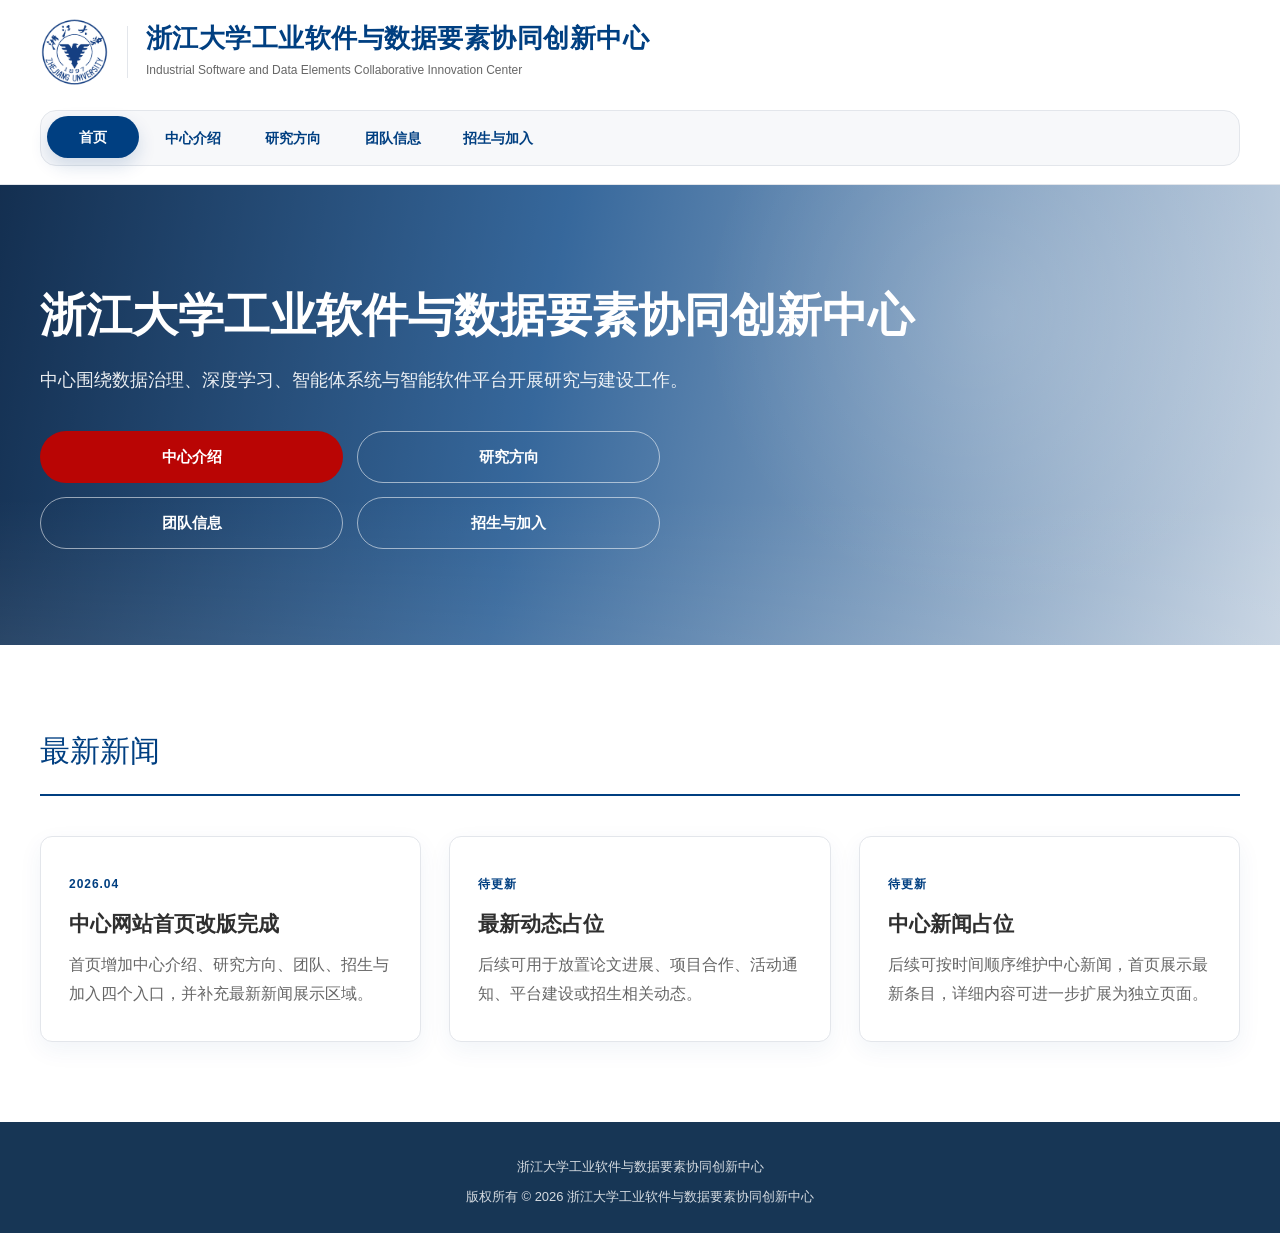
==== index.html @ 5055e567 "Initial site" ====
<!DOCTYPE html>
<html lang="zh-CN">
<head>
  <meta charset="UTF-8">
  <meta name="viewport" content="width=device-width, initial-scale=1.0">
  <title>浙江大学工业软件与数据要素协同创新中心</title>
  <meta name="description" content="浙江大学工业软件与数据要素协同创新中心，展示中心概况、研究方向、团队师资、成果与联系方式。">
  <link rel="stylesheet" href="css/style.css">
</head>
<body data-page="home">
  <header class="site-header">
    <div class="container nav-shell">
      <a class="brand" href="index.html" aria-label="返回首页">
        <img class="brand-logo" src="images/zju-badge.png" alt="浙江大学">
        <div class="brand-divider"></div>
        <div class="brand-text">
          <span class="brand-top">浙江大学工业软件与数据要素协同创新中心</span>
          <span class="brand-bottom">Industrial Software and Data Elements Collaborative Innovation Center</span>
        </div>
      </a>
      <button class="nav-toggle" type="button" aria-expanded="false" aria-controls="site-nav">
        <span></span>
        <span></span>
      </button>
      <nav class="site-nav" id="site-nav" aria-label="主导航">
        <a href="index.html" data-nav="home">首页</a>
        <a href="about.html" data-nav="about">中心介绍</a>
        <a href="research.html" data-nav="research">研究方向</a>
        <a href="team.html" data-nav="team">团队信息</a>
        <a href="join.html" data-nav="join">招生与加入</a>
      </nav>
    </div>
  </header>

  <main>
    <section class="hero">
      <div class="container hero-grid">
        <div class="hero-copy">
          <h1>浙江大学工业软件与数据要素协同创新中心</h1>
          <p class="hero-intro">
            中心围绕数据治理、深度学习、智能体系统与智能软件平台开展研究与建设工作。
          </p>
          <div class="hero-actions hero-actions-grid">
            <a class="btn btn-primary" href="about.html">中心介绍</a>
            <a class="btn btn-secondary" href="research.html">研究方向</a>
            <a class="btn btn-secondary" href="team.html">团队信息</a>
            <a class="btn btn-secondary" href="join.html">招生与加入</a>
          </div>
        </div>
      </div>
    </section>

    <section class="section">
      <div class="container">
        <div class="section-heading">
          <h2>最新新闻</h2>
        </div>
        <div class="news-grid">
          <article class="news-card">
            <div class="news-date">2026.04</div>
            <h3>中心网站首页改版完成</h3>
            <p>首页增加中心介绍、研究方向、团队、招生与加入四个入口，并补充最新新闻展示区域。</p>
          </article>
          <article class="news-card">
            <div class="news-date">待更新</div>
            <h3>最新动态占位</h3>
            <p>后续可用于放置论文进展、项目合作、活动通知、平台建设或招生相关动态。</p>
          </article>
          <article class="news-card">
            <div class="news-date">待更新</div>
            <h3>中心新闻占位</h3>
            <p>后续可按时间顺序维护中心新闻，首页展示最新条目，详细内容可进一步扩展为独立页面。</p>
          </article>
        </div>
      </div>
    </section>

  </main>

  <footer class="site-footer">
    <div class="container footer-bottom">
      <p>浙江大学工业软件与数据要素协同创新中心</p>
      <p>版权所有 © <span id="current-year"></span> 浙江大学工业软件与数据要素协同创新中心</p>
    </div>
  </footer>

  <script src="js/main.js"></script>
</body>
</html>
---- css/style.css ----
:root {
  --primary: #003f81;
  --primary-dark: #002b5e;
  --primary-light: #0f5da8;
  --accent: #b90504;
  --text-main: #2f2f2f;
  --text-gray: #666666;
  --text-light: #8a8a8a;
  --bg-page: #ffffff;
  --bg-soft: #f7f8fa;
  --border: #e3e6eb;
  --container: 1200px;
  --shadow-soft: 0 8px 24px rgba(0, 63, 129, 0.06);
  --shadow-card: 0 14px 36px rgba(0, 63, 129, 0.08);
  --radius-card: 12px;
  --radius-sm: 8px;
  --font-family: "Microsoft YaHei", "PingFang SC", "Helvetica Neue", Arial, sans-serif;
}

* {
  box-sizing: border-box;
}

html {
  scroll-behavior: smooth;
}

body {
  margin: 0;
  font-family: var(--font-family);
  color: var(--text-main);
  background: var(--bg-page);
  line-height: 1.75;
  -webkit-font-smoothing: antialiased;
  text-rendering: optimizeLegibility;
}

body.nav-open {
  overflow: hidden;
}

a {
  color: inherit;
  text-decoration: none;
}

button {
  font: inherit;
}

img {
  display: block;
  max-width: 100%;
}

.container {
  width: min(var(--container), calc(100% - 32px));
  margin: 0 auto;
}

.announcement {
  height: 38px;
  border-bottom: 1px solid var(--border);
  background: #f6f7f9;
  font-size: 12px;
  color: var(--text-gray);
}

.announcement-inner {
  min-height: 38px;
  display: flex;
  align-items: center;
  justify-content: space-between;
  gap: 20px;
}

.announcement-inner p {
  margin: 0;
}

.announcement-links {
  display: flex;
  align-items: center;
  gap: 12px;
}

.announcement-links a:hover {
  color: var(--primary);
}

.site-header {
  position: sticky;
  top: 0;
  z-index: 100;
  background: #ffffff;
  border-bottom: 1px solid var(--border);
}

.nav-shell {
  display: flex;
  align-items: center;
  justify-content: space-between;
  gap: 24px;
  min-height: 98px;
}

.brand {
  display: flex;
  align-items: center;
  flex: 1;
  min-width: 0;
}

.brand-logo {
  height: 68px;
  width: auto;
  transition: transform 0.25s ease;
}

.brand-divider {
  width: 1px;
  height: 52px;
  margin: 0 18px;
  background: var(--border);
}

.brand-text {
  min-width: 0;
}

.brand-top {
  display: block;
  font-size: 26px;
  font-weight: 700;
  letter-spacing: 0.5px;
  color: var(--primary);
  line-height: 1.2;
}

.brand-bottom {
  display: block;
  margin-top: 6px;
  font-size: 12px;
  color: var(--text-gray);
}

.brand:hover .brand-logo {
  transform: translateY(-1px);
}

.nav-toggle {
  display: none;
  width: 42px;
  height: 42px;
  padding: 0;
  border: 1px solid rgba(0, 63, 129, 0.18);
  background: #ffffff;
  border-radius: var(--radius-sm);
  align-items: center;
  justify-content: center;
  flex-direction: column;
  gap: 5px;
  cursor: pointer;
}

.nav-toggle span {
  width: 18px;
  height: 2px;
  background: var(--primary);
}

.site-nav {
  display: flex;
  align-items: center;
  gap: 8px;
  flex-shrink: 0;
  padding: 6px;
  background: var(--bg-soft);
  border: 1px solid var(--border);
  border-radius: 999px;
}

.site-nav a {
  display: block;
  min-width: 92px;
  padding: 0 16px;
  height: 42px;
  line-height: 42px;
  text-align: center;
  font-size: 14px;
  font-weight: 600;
  color: var(--primary);
  background: transparent;
  border-radius: 999px;
  transition: background-color 0.2s ease, color 0.2s ease, transform 0.2s ease, box-shadow 0.2s ease;
}

.site-nav a:hover,
.site-nav a.is-active {
  background: var(--primary);
  color: #ffffff;
  box-shadow: 0 8px 18px rgba(0, 63, 129, 0.16);
  transform: translateY(-1px);
}

.hero {
  position: relative;
  padding: 0;
  background: var(--bg-soft);
}

.hero::before {
  content: "";
  position: absolute;
  inset: 0;
  background:
    linear-gradient(100deg, rgba(0, 30, 66, 0.92) 0%, rgba(0, 63, 129, 0.78) 42%, rgba(0, 63, 129, 0.2) 100%),
    url("https://images.unsplash.com/photo-1516321318423-f06f85e504b3?auto=format&fit=crop&q=80&w=1800&h=780") center/cover no-repeat;
}

.hero::after {
  content: "";
  position: absolute;
  inset: 0;
  background:
    linear-gradient(180deg, rgba(255, 255, 255, 0) 68%, rgba(255, 255, 255, 0.08) 100%),
    radial-gradient(circle at 78% 28%, rgba(255, 255, 255, 0.14), transparent 28%);
}

.hero-grid {
  position: relative;
  z-index: 1;
  min-height: 460px;
  display: grid;
  grid-template-columns: 1fr;
  gap: 0;
  align-items: center;
  padding: 84px 0 78px;
}

.hero-copy,
.page-hero-copy,
.page-hero-side {
  animation: fade-up 0.75s ease both;
}

.page-hero-side {
  animation-delay: 0.08s;
}

.hero-copy {
  color: #ffffff;
}

.eyebrow,
.kicker {
  margin: 0 0 12px;
  font-size: 13px;
  letter-spacing: 1px;
  color: var(--accent);
  text-transform: uppercase;
}

.hero-copy .eyebrow {
  color: rgba(255, 255, 255, 0.8);
}

.hero-copy h1,
.page-hero-copy h1 {
  margin: 0;
  font-size: 46px;
  line-height: 1.22;
  font-weight: 700;
}

.hero-intro,
.page-hero-copy p {
  margin: 22px 0 0;
  font-size: 18px;
  color: rgba(255, 255, 255, 0.9);
}

.hero-intro {
  max-width: 720px;
}

.hero-actions,
.cta-actions {
  display: flex;
  flex-wrap: wrap;
  gap: 14px;
  margin-top: 34px;
}

.hero-actions-grid {
  display: grid;
  grid-template-columns: repeat(2, minmax(0, 1fr));
  max-width: 620px;
  gap: 14px;
}

.btn {
  display: inline-block;
  min-width: 160px;
  padding: 12px 28px;
  border-radius: 999px;
  border: 1px solid transparent;
  text-align: center;
  font-size: 15px;
  font-weight: 600;
  transition: transform 0.22s ease, box-shadow 0.22s ease, background-color 0.22s ease, color 0.22s ease, border-color 0.22s ease;
}

.btn-primary {
  background: var(--accent);
  color: #ffffff;
}

.btn-primary:hover {
  background: #980000;
  box-shadow: 0 10px 24px rgba(185, 5, 4, 0.18);
  transform: translateY(-2px);
}

.btn-secondary {
  background: transparent;
  color: #ffffff;
  border-color: rgba(255, 255, 255, 0.55);
}

.btn-secondary:hover {
  background: rgba(255, 255, 255, 0.08);
  transform: translateY(-2px);
}

.btn-on-dark {
  color: #ffffff;
  border-color: rgba(255, 255, 255, 0.35);
}

.hero-actions-grid .btn {
  min-width: 0;
}

.hero-card,
.info-card,
.research-tile,
.advantage-card,
.leader-card,
.detail-card,
.path-card,
.contact-card,
.team-card,
.placeholder-card,
.summary-card,
.news-card {
  background: #ffffff;
  border: 1px solid var(--border);
  box-shadow: var(--shadow-soft);
  border-radius: var(--radius-card);
  transition: transform 0.25s ease, box-shadow 0.25s ease, border-color 0.25s ease;
}

.hero-card {
  padding: 28px;
}

.hero-card:hover,
.info-card:hover,
.research-tile:hover,
.advantage-card:hover,
.leader-card:hover,
.detail-card:hover,
.path-card:hover,
.contact-card:hover,
.team-card:hover,
.placeholder-card:hover,
.news-card:hover {
  transform: translateY(-4px);
  box-shadow: var(--shadow-card);
  border-color: rgba(0, 63, 129, 0.18);
}

.section,
.page-section {
  padding: 80px 0;
}

.section-alt {
  background: linear-gradient(180deg, #f7f8fa 0%, #f2f5f8 100%);
}

.section-heading,
.split-heading {
  display: flex;
  align-items: flex-end;
  justify-content: space-between;
  gap: 20px;
  margin-bottom: 40px;
  border-bottom: 2px solid var(--primary);
  padding-bottom: 16px;
}


.section-heading h2,
.split-heading h2,
.page-section h2,
.cta-shell h2,
.page-hero-side h2 {
  margin: 0;
  font-size: 30px;
  color: var(--primary);
  font-weight: 400;
}

.text-link {
  color: var(--text-gray);
  font-size: 13px;
  transition: color 0.2s ease, transform 0.2s ease;
}

.text-link:hover {
  color: var(--accent);
  transform: translateX(2px);
}

.info-grid,
.advantage-grid,
.leader-grid,
.detail-grid,
.path-grid,
.contact-grid,
.team-grid,
.placeholder-grid,
.summary-grid,
.research-list,
.news-grid {
  display: grid;
  gap: 28px;
}

.info-grid-three,
.advantage-grid,
.leader-grid,
.contact-grid,
.team-grid,
.summary-grid,
.news-grid {
  grid-template-columns: repeat(3, minmax(0, 1fr));
}

.detail-grid,
.path-grid,
.placeholder-grid,
.research-overview,
.research-list {
  grid-template-columns: repeat(2, minmax(0, 1fr));
}

.info-card,
.advantage-card,
.leader-card,
.detail-card,
.path-card,
.contact-card,
.team-card,
.placeholder-card,
.summary-card,
.research-tile,
.news-card {
  padding: 32px 28px;
}

.info-card h3,
.research-tile h3,
.advantage-card h3,
.leader-card h3,
.detail-card h3,
.path-card h3,
.contact-card h3,
.team-card h3,
.placeholder-card h3,
.summary-card h3,
.news-card h3 {
  margin: 0 0 12px;
  font-size: 21px;
  line-height: 1.45;
  color: var(--text-main);
}

.info-card p,
.research-tile p,
.advantage-card p,
.leader-card p,
.detail-card p,
.path-card p,
.contact-card p,
.team-card p,
.placeholder-card p,
.summary-card p,
.contact-list li,
.news-card p {
  margin: 0;
  color: var(--text-gray);
  line-height: 1.8;
}

.news-date {
  display: inline-block;
  margin-bottom: 14px;
  font-size: 12px;
  font-weight: 700;
  color: var(--primary);
  letter-spacing: 0.08em;
}

.leader-role,
.team-role,
.page-tag {
  display: inline-flex;
  align-items: center;
  min-width: 0;
  padding: 6px 12px;
  margin-bottom: 16px;
  background: #eef4fb;
  color: var(--primary);
  font-size: 12px;
  font-weight: 700;
  letter-spacing: 0.02em;
  border: 1px solid rgba(0, 63, 129, 0.12);
  border-radius: 999px;
}

.team-profile-card {
  display: flex;
  flex-direction: column;
}

.team-card-link {
  display: block;
  height: 100%;
  color: inherit;
}

.team-sequence-grid,
.member-grid {
  grid-template-columns: repeat(3, minmax(0, 1fr));
}

.team-break {
  grid-column: 1 / -1;
  height: 0;
  margin: 0;
  padding: 0;
}

.team-profile-head {
  display: flex;
  align-items: center;
  gap: 18px;
  margin-bottom: 20px;
}

.team-avatar {
  width: 88px;
  height: 88px;
  border-radius: 50%;
  overflow: hidden;
  flex-shrink: 0;
}

.team-avatar img {
  width: 100%;
  height: 100%;
  object-fit: cover;
}

.team-avatar-placeholder {
  display: flex;
  align-items: center;
  justify-content: center;
  background: linear-gradient(135deg, #edf3fa 0%, #dfe9f5 100%);
  border: 1px solid rgba(0, 63, 129, 0.12);
  color: var(--primary);
  font-size: 14px;
  font-weight: 700;
}

.team-profile-title h3 {
  margin-bottom: 8px;
}

.team-position {
  color: var(--text-gray);
}

.team-meta {
  margin: 0;
  display: grid;
  gap: 14px;
}

.team-meta div {
  display: grid;
  gap: 6px;
}

.team-meta dt {
  font-size: 13px;
  font-weight: 700;
  color: var(--primary);
}

.team-meta dd {
  margin: 0;
  color: var(--text-gray);
  line-height: 1.75;
}

.team-link {
  color: var(--primary);
  word-break: break-word;
}

.team-link:hover {
  color: var(--accent);
}


.bullet-list {
  margin: 16px 0 0;
  padding-left: 18px;
  color: var(--text-gray);
}

.bullet-list li + li {
  margin-top: 8px;
}

.section-action {
  margin-top: 22px;
}

.cta-section {
  padding-top: 0;
  padding-bottom: 72px;
}

.cta-shell {
  background: var(--primary);
  color: #ffffff;
  padding: 34px;
  border-radius: 18px;
  display: flex;
  align-items: center;
  justify-content: space-between;
  gap: 30px;
  box-shadow: 0 18px 42px rgba(0, 43, 94, 0.18);
}

.cta-shell h2 {
  color: #ffffff;
}

.cta-shell p,
.page-hero-side .summary-card p {
  color: rgba(255, 255, 255, 0.86);
}

.kicker-light {
  color: rgba(255, 255, 255, 0.82);
}

.page-hero {
  background: var(--primary);
  padding: 42px 0;
}

.page-hero-grid,
.split-grid {
  display: grid;
  grid-template-columns: 1.25fr 0.75fr;
  gap: 30px;
  align-items: center;
}

.page-hero-copy {
  color: #ffffff;
  max-width: 920px;
}

.page-hero-side .summary-card {
  background: rgba(255, 255, 255, 0.08);
  border: 1px solid rgba(255, 255, 255, 0.18);
  padding: 26px;
  box-shadow: none;
}

.page-hero-side .summary-card h2 {
  color: #ffffff;
}

.contact-list {
  list-style: none;
  padding: 0;
  display: grid;
  gap: 8px;
}

.contact-list strong {
  color: var(--text-main);
}

.contact-list a {
  word-break: break-word;
}

.site-footer {
  background: #173655;
  color: #ffffff;
  padding: 34px 0 24px;
}

.footer-bottom {
  text-align: center;
}

.footer-bottom p {
  margin: 0;
  font-size: 13px;
  color: rgba(255, 255, 255, 0.82);
}

.footer-bottom p + p {
  margin-top: 8px;
}

@keyframes fade-up {
  from {
    opacity: 0;
    transform: translateY(18px);
  }
  to {
    opacity: 1;
    transform: translateY(0);
  }
}

@media (max-width: 1280px) {
  .nav-shell {
    align-items: flex-start;
    flex-direction: column;
    padding: 18px 0;
    min-height: auto;
  }

  .brand {
    width: 100%;
  }

  .site-nav {
    width: 100%;
    justify-content: flex-start;
    flex-wrap: wrap;
    border-radius: 16px;
  }
}

@media (max-width: 1024px) {
  .nav-shell,
  .hero-grid,
  .page-hero-grid,
  .split-grid,
  .detail-grid,
  .path-grid,
  .placeholder-grid,
  .research-overview,
  .research-list {
    grid-template-columns: 1fr;
  }

  .info-grid-three,
  .advantage-grid,
  .leader-grid,
  .contact-grid,
  .team-grid,
  .summary-grid,
  .news-grid {
    grid-template-columns: repeat(2, 1fr);
  }

  .team-sequence-grid,
  .member-grid {
    grid-template-columns: 1fr;
  }

  .team-break {
    display: none;
  }
}

@media (max-width: 768px) {
  .announcement {
    height: auto;
    padding: 8px 0;
  }

  .announcement-inner {
    align-items: flex-start;
    flex-direction: column;
  }

  .nav-shell {
    position: relative;
    min-height: auto;
  }

  .nav-toggle {
    display: inline-flex;
    position: absolute;
    top: 26px;
    right: 0;
  }

  .site-nav {
    position: absolute;
    top: calc(100% + 6px);
    left: 0;
    right: 0;
    display: none;
    padding: 10px;
    background: #ffffff;
    border: 1px solid var(--border);
    box-shadow: var(--shadow-soft);
    border-radius: 16px;
  }

  body.nav-open .site-nav {
    display: block;
  }

  .site-nav a {
    width: 100%;
    min-width: 0;
    height: 48px;
    line-height: 48px;
    text-align: left;
    padding: 0 16px;
    border-radius: 10px;
  }

  .brand-logo {
    height: 54px;
  }

  .brand-divider {
    height: 42px;
    margin: 0 12px;
  }

  .brand-top {
    font-size: 22px;
  }

  .brand-bottom {
    display: none;
  }

  .hero-copy h1,
  .page-hero-copy h1 {
    font-size: 34px;
  }

  .team-profile-head {
    align-items: flex-start;
    flex-direction: column;
  }

  .hero-intro,
  .page-hero-copy p {
    font-size: 17px;
  }

  .section-heading,
  .split-heading {
    flex-direction: column;
    align-items: flex-start;
  }

  .info-grid-three,
  .advantage-grid,
  .leader-grid,
  .contact-grid,
  .team-grid,
  .summary-grid,
  .hero-actions-grid {
    grid-template-columns: 1fr;
  }


  .cta-shell {
    flex-direction: column;
    align-items: flex-start;
  }
}

@media (max-width: 560px) {
  .container {
    width: min(var(--container), calc(100% - 24px));
  }

  .brand-logo {
    height: 46px;
  }

  .brand-divider {
    display: none;
  }

  .brand-top {
    font-size: 18px;
  }

  .brand-bottom {
    font-size: 12px;
  }

  .hero-grid {
    min-height: auto;
    padding: 54px 0;
  }

  .hero-intro,
  .page-hero-copy p {
    font-size: 16px;
  }

  .section,
  .page-section {
    padding: 56px 0;
  }

  .hero-card,
  .info-card,
  .research-tile,
  .advantage-card,
  .leader-card,
  .detail-card,
  .path-card,
  .contact-card,
  .team-card,
  .placeholder-card,
  .summary-card,
  .news-card,
  .cta-shell {
    padding: 22px 18px;
  }
}
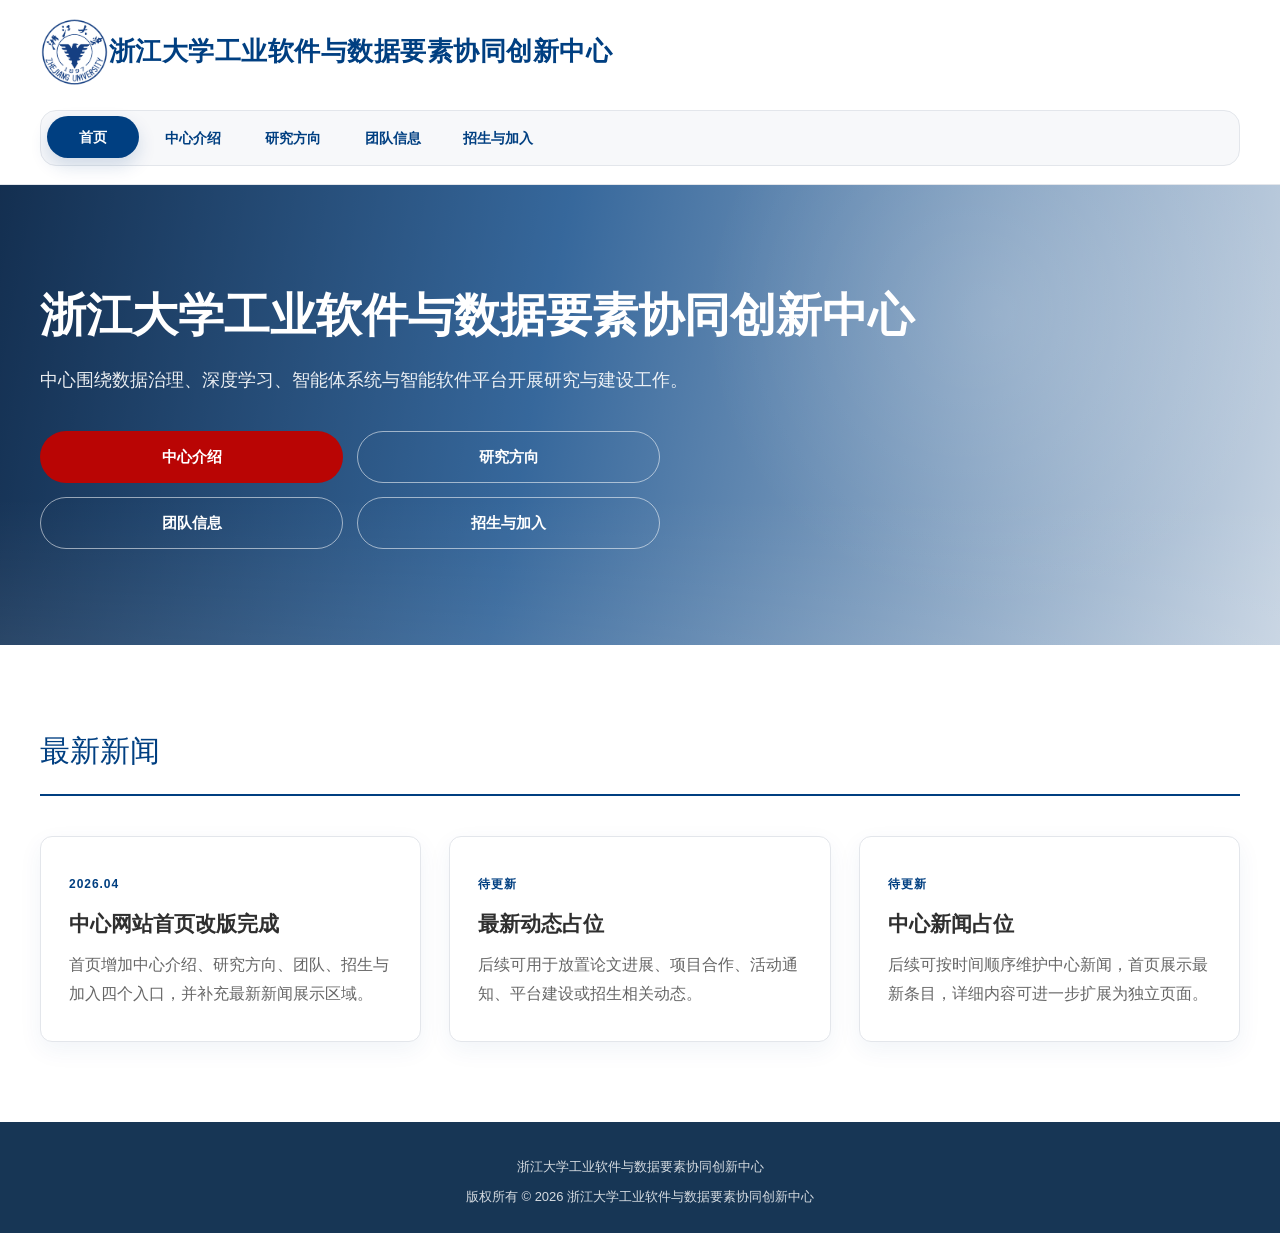
==== commit d86f0e49: "Update team page and header branding" ====
--- a/index.html
+++ b/index.html
@@ -12,10 +12,8 @@
     <div class="container nav-shell">
       <a class="brand" href="index.html" aria-label="返回首页">
         <img class="brand-logo" src="images/zju-badge.png" alt="浙江大学">
-        <div class="brand-divider"></div>
         <div class="brand-text">
           <span class="brand-top">浙江大学工业软件与数据要素协同创新中心</span>
-          <span class="brand-bottom">Industrial Software and Data Elements Collaborative Innovation Center</span>
         </div>
       </a>
       <button class="nav-toggle" type="button" aria-expanded="false" aria-controls="site-nav">
--- a/css/style.css
+++ b/css/style.css
@@ -117,13 +117,6 @@
   transition: transform 0.25s ease;
 }
 
-.brand-divider {
-  width: 1px;
-  height: 52px;
-  margin: 0 18px;
-  background: var(--border);
-}
-
 .brand-text {
   min-width: 0;
 }
@@ -135,13 +128,6 @@
   letter-spacing: 0.5px;
   color: var(--primary);
   line-height: 1.2;
-}
-
-.brand-bottom {
-  display: block;
-  margin-top: 6px;
-  font-size: 12px;
-  color: var(--text-gray);
 }
 
 .brand:hover .brand-logo {
@@ -853,17 +839,8 @@
     height: 54px;
   }
 
-  .brand-divider {
-    height: 42px;
-    margin: 0 12px;
-  }
-
   .brand-top {
     font-size: 22px;
-  }
-
-  .brand-bottom {
-    display: none;
   }
 
   .hero-copy h1,
@@ -913,16 +890,8 @@
     height: 46px;
   }
 
-  .brand-divider {
-    display: none;
-  }
-
   .brand-top {
     font-size: 18px;
-  }
-
-  .brand-bottom {
-    font-size: 12px;
   }
 
   .hero-grid {
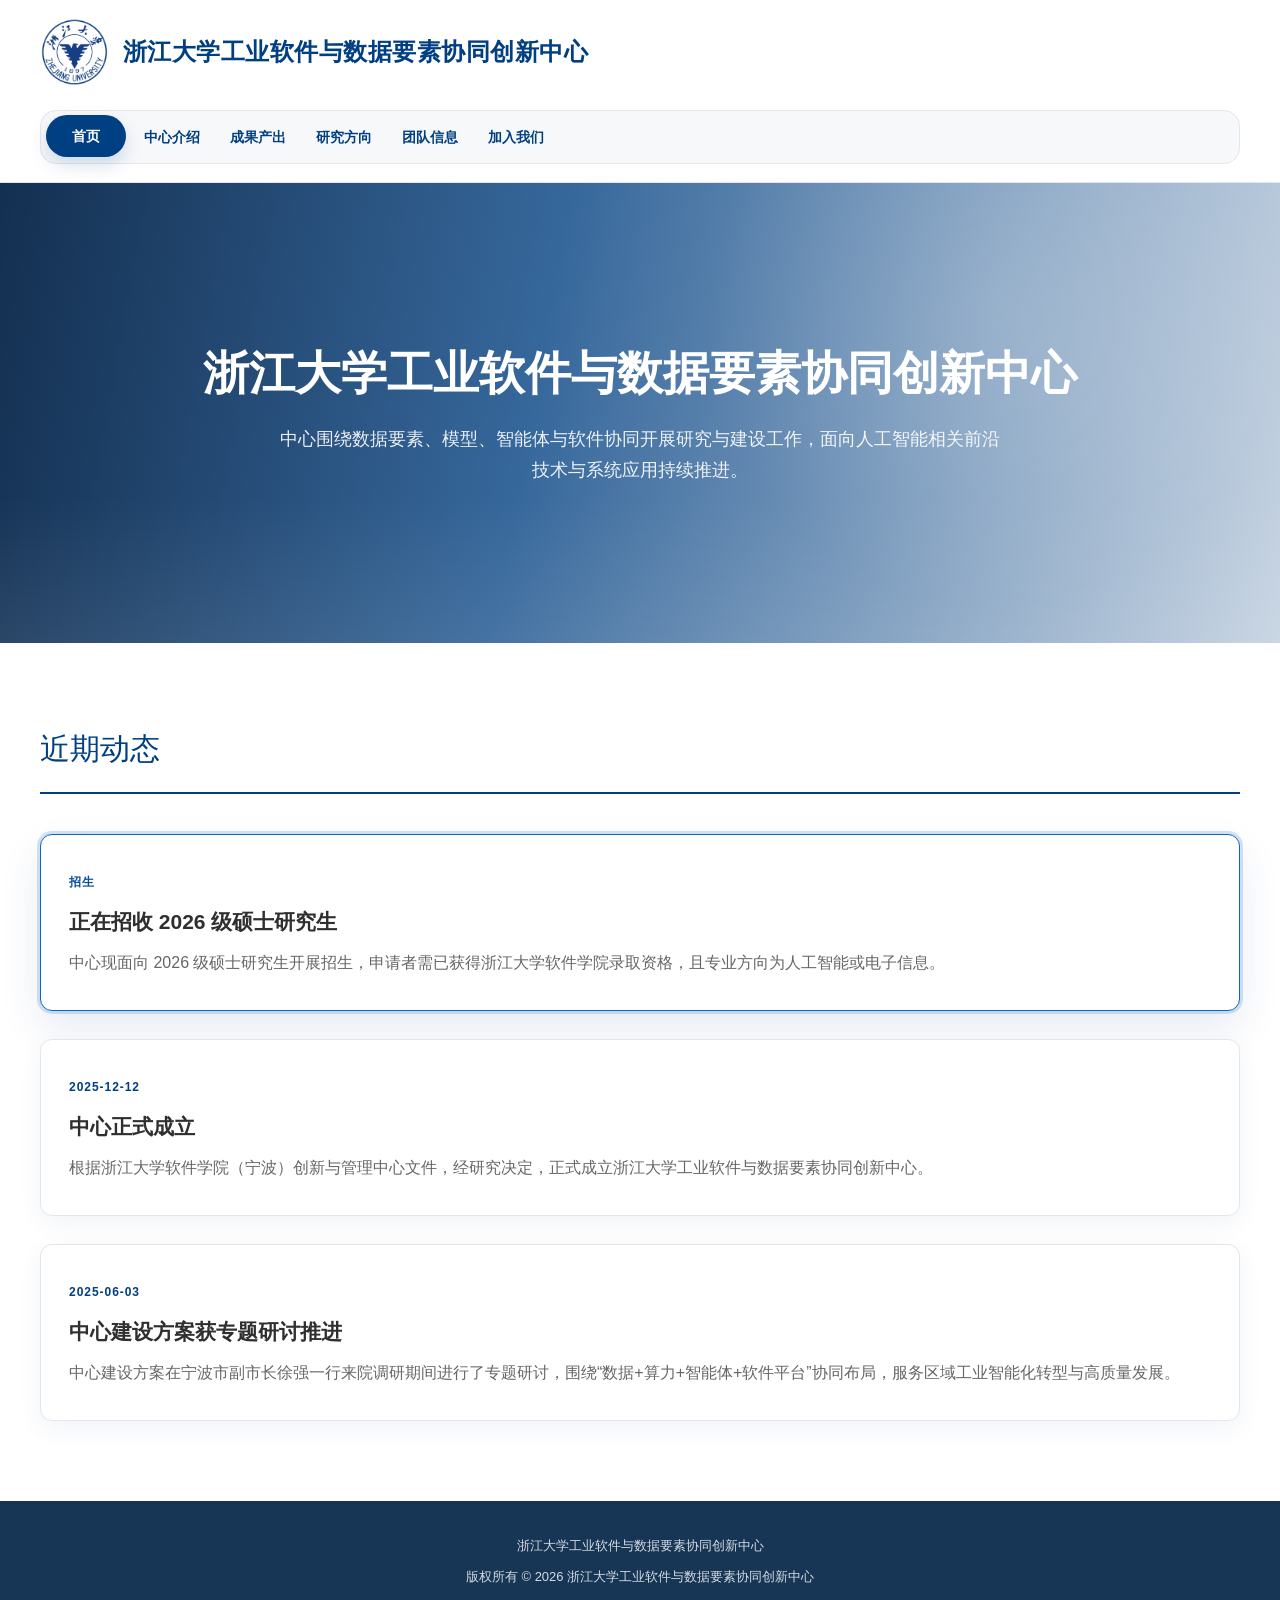
==== commit c89dc86e: "Update site content, team, and partner pages" ====
--- a/index.html
+++ b/index.html
@@ -23,9 +23,10 @@
       <nav class="site-nav" id="site-nav" aria-label="主导航">
         <a href="index.html" data-nav="home">首页</a>
         <a href="about.html" data-nav="about">中心介绍</a>
+        <a href="results.html" data-nav="results">成果产出</a>
         <a href="research.html" data-nav="research">研究方向</a>
         <a href="team.html" data-nav="team">团队信息</a>
-        <a href="join.html" data-nav="join">招生与加入</a>
+        <a href="join.html" data-nav="join">加入我们</a>
       </nav>
     </div>
   </header>
@@ -36,14 +37,8 @@
         <div class="hero-copy">
           <h1>浙江大学工业软件与数据要素协同创新中心</h1>
           <p class="hero-intro">
-            中心围绕数据治理、深度学习、智能体系统与智能软件平台开展研究与建设工作。
+            中心围绕数据要素、模型、智能体与软件协同开展研究与建设工作，面向人工智能相关前沿技术与系统应用持续推进。
           </p>
-          <div class="hero-actions hero-actions-grid">
-            <a class="btn btn-primary" href="about.html">中心介绍</a>
-            <a class="btn btn-secondary" href="research.html">研究方向</a>
-            <a class="btn btn-secondary" href="team.html">团队信息</a>
-            <a class="btn btn-secondary" href="join.html">招生与加入</a>
-          </div>
         </div>
       </div>
     </section>
@@ -51,23 +46,29 @@
     <section class="section">
       <div class="container">
         <div class="section-heading">
-          <h2>最新新闻</h2>
+          <h2>近期动态</h2>
         </div>
         <div class="news-grid">
-          <article class="news-card">
-            <div class="news-date">2026.04</div>
-            <h3>中心网站首页改版完成</h3>
-            <p>首页增加中心介绍、研究方向、团队、招生与加入四个入口，并补充最新新闻展示区域。</p>
+          <article class="news-card featured-news-card">
+            <a class="news-card-link" href="join.html">
+              <div class="news-date">招生</div>
+              <h3>正在招收 2026 级硕士研究生</h3>
+              <p>中心现面向 2026 级硕士研究生开展招生，申请者需已获得浙江大学软件学院录取资格，且专业方向为人工智能或电子信息。</p>
+            </a>
           </article>
           <article class="news-card">
-            <div class="news-date">待更新</div>
-            <h3>最新动态占位</h3>
-            <p>后续可用于放置论文进展、项目合作、活动通知、平台建设或招生相关动态。</p>
+            <a class="news-card-link" href="http://www.cst.zju.edu.cn/_upload/article/files/f1/43/873f62dd48d59788fee9ab7d8a9f/0dc8fa9b-b609-4086-8889-6b500c5af505.pdf" target="_blank" rel="noreferrer">
+              <div class="news-date">2025-12-12</div>
+              <h3>中心正式成立</h3>
+              <p>根据浙江大学软件学院（宁波）创新与管理中心文件，经研究决定，正式成立浙江大学工业软件与数据要素协同创新中心。</p>
+            </a>
           </article>
           <article class="news-card">
-            <div class="news-date">待更新</div>
-            <h3>中心新闻占位</h3>
-            <p>后续可按时间顺序维护中心新闻，首页展示最新条目，详细内容可进一步扩展为独立页面。</p>
+            <a class="news-card-link" href="http://www.cst.zju.edu.cn/2025/0603/c36202a3057775/page.htm" target="_blank" rel="noreferrer">
+              <div class="news-date">2025-06-03</div>
+              <h3>中心建设方案获专题研讨推进</h3>
+              <p>中心建设方案在宁波市副市长徐强一行来院调研期间进行了专题研讨，围绕“数据+算力+智能体+软件平台”协同布局，服务区域工业智能化转型与高质量发展。</p>
+            </a>
           </article>
         </div>
       </div>
--- a/css/style.css
+++ b/css/style.css
@@ -109,6 +109,7 @@
   align-items: center;
   flex: 1;
   min-width: 0;
+  gap: 14px;
 }
 
 .brand-logo {
@@ -123,11 +124,12 @@
 
 .brand-top {
   display: block;
-  font-size: 26px;
+  font-size: 24px;
   font-weight: 700;
   letter-spacing: 0.5px;
   color: var(--primary);
   line-height: 1.2;
+  white-space: nowrap;
 }
 
 .brand:hover .brand-logo {
@@ -158,9 +160,9 @@
 .site-nav {
   display: flex;
   align-items: center;
-  gap: 8px;
+  gap: 6px;
   flex-shrink: 0;
-  padding: 6px;
+  padding: 5px;
   background: var(--bg-soft);
   border: 1px solid var(--border);
   border-radius: 999px;
@@ -168,8 +170,8 @@
 
 .site-nav a {
   display: block;
-  min-width: 92px;
-  padding: 0 16px;
+  min-width: 80px;
+  padding: 0 10px;
   height: 42px;
   line-height: 42px;
   text-align: center;
@@ -236,6 +238,7 @@
 
 .hero-copy {
   color: #ffffff;
+  text-align: center;
 }
 
 .eyebrow,
@@ -268,6 +271,8 @@
 
 .hero-intro {
   max-width: 720px;
+  margin-left: auto;
+  margin-right: auto;
 }
 
 .hero-actions,
@@ -430,9 +435,12 @@
 .leader-grid,
 .contact-grid,
 .team-grid,
-.summary-grid,
+.summary-grid {
+  grid-template-columns: repeat(3, minmax(0, 1fr));
+}
+
 .news-grid {
-  grid-template-columns: repeat(3, minmax(0, 1fr));
+  grid-template-columns: 1fr;
 }
 
 .detail-grid,
@@ -500,6 +508,38 @@
   letter-spacing: 0.08em;
 }
 
+.news-card-link {
+  display: block;
+  color: inherit;
+  text-decoration: none;
+}
+
+.featured-news-card {
+  background: #ffffff;
+  border-color: #0b66c3;
+  box-shadow: 0 0 0 3px rgba(11, 102, 195, 0.18), 0 18px 42px rgba(0, 63, 129, 0.10);
+  animation: featured-news-pulse 2.4s ease-in-out infinite;
+}
+
+.featured-news-card .news-date {
+  color: #0b4f9c;
+}
+
+.featured-news-card:hover {
+  border-color: #0b66c3;
+  box-shadow: 0 0 0 4px rgba(11, 102, 195, 0.22), 0 24px 48px rgba(0, 63, 129, 0.14);
+}
+
+@keyframes featured-news-pulse {
+  0%,
+  100% {
+    box-shadow: 0 0 0 3px rgba(11, 102, 195, 0.14), 0 18px 42px rgba(0, 63, 129, 0.10);
+  }
+  50% {
+    box-shadow: 0 0 0 6px rgba(11, 102, 195, 0.22), 0 20px 44px rgba(0, 63, 129, 0.12);
+  }
+}
+
 .leader-role,
 .team-role,
 .page-tag {
@@ -522,22 +562,86 @@
   flex-direction: column;
 }
 
+.team-card-heading {
+  margin: 0 0 20px;
+  padding-bottom: 12px;
+  border-bottom: 1px solid var(--border);
+  color: var(--primary);
+  font-size: 18px;
+  font-weight: 700;
+  line-height: 1.4;
+}
+
 .team-card-link {
   display: block;
   height: 100%;
   color: inherit;
 }
 
-.team-sequence-grid,
-.member-grid {
+.team-group + .team-group {
+  margin-top: 48px;
+}
+
+.stacked-summary {
+  display: grid;
+  gap: 28px;
+}
+
+.stacked-block {
+  padding: 0;
+}
+
+.stacked-block h3 {
+  margin: 0 0 14px;
+  color: var(--primary);
+  font-size: 22px;
+  font-weight: 700;
+  line-height: 1.4;
+}
+
+.partner-grid {
+  display: grid;
+  grid-template-columns: repeat(2, minmax(0, 1fr));
+  gap: 24px;
+}
+
+.partner-card {
+  display: flex;
+  align-items: center;
+  justify-content: center;
+  min-height: 132px;
+  padding: 18px;
+  background: var(--primary);
+  border: 1px solid rgba(0, 30, 66, 0.2);
+  border-radius: var(--radius-card);
+  box-shadow: var(--shadow-soft);
+}
+
+.partner-card-light {
+  background: #ffffff;
+  border-color: var(--border);
+}
+
+.partner-card img {
+  width: 100%;
+  height: auto;
+  max-height: 88px;
+  object-fit: contain;
+}
+
+.team-group-title {
+  margin: 0 0 34px;
+  padding-bottom: 14px;
+  border-bottom: 2px solid var(--primary);
+  color: var(--primary);
+  font-size: 24px;
+  font-weight: 700;
+  line-height: 1.4;
+}
+
+.team-group-grid {
+  margin-top: 12px;
   grid-template-columns: repeat(3, minmax(0, 1fr));
-}
-
-.team-break {
-  grid-column: 1 / -1;
-  height: 0;
-  margin: 0;
-  padding: 0;
 }
 
 .team-profile-head {
@@ -771,17 +875,12 @@
   .contact-grid,
   .team-grid,
   .summary-grid,
-  .news-grid {
+  .partner-grid {
     grid-template-columns: repeat(2, 1fr);
   }
 
-  .team-sequence-grid,
-  .member-grid {
+  .team-group-grid {
     grid-template-columns: 1fr;
-  }
-
-  .team-break {
-    display: none;
   }
 }
 
@@ -870,7 +969,8 @@
   .contact-grid,
   .team-grid,
   .summary-grid,
-  .hero-actions-grid {
+  .hero-actions-grid,
+  .partner-grid {
     grid-template-columns: 1fr;
   }
 
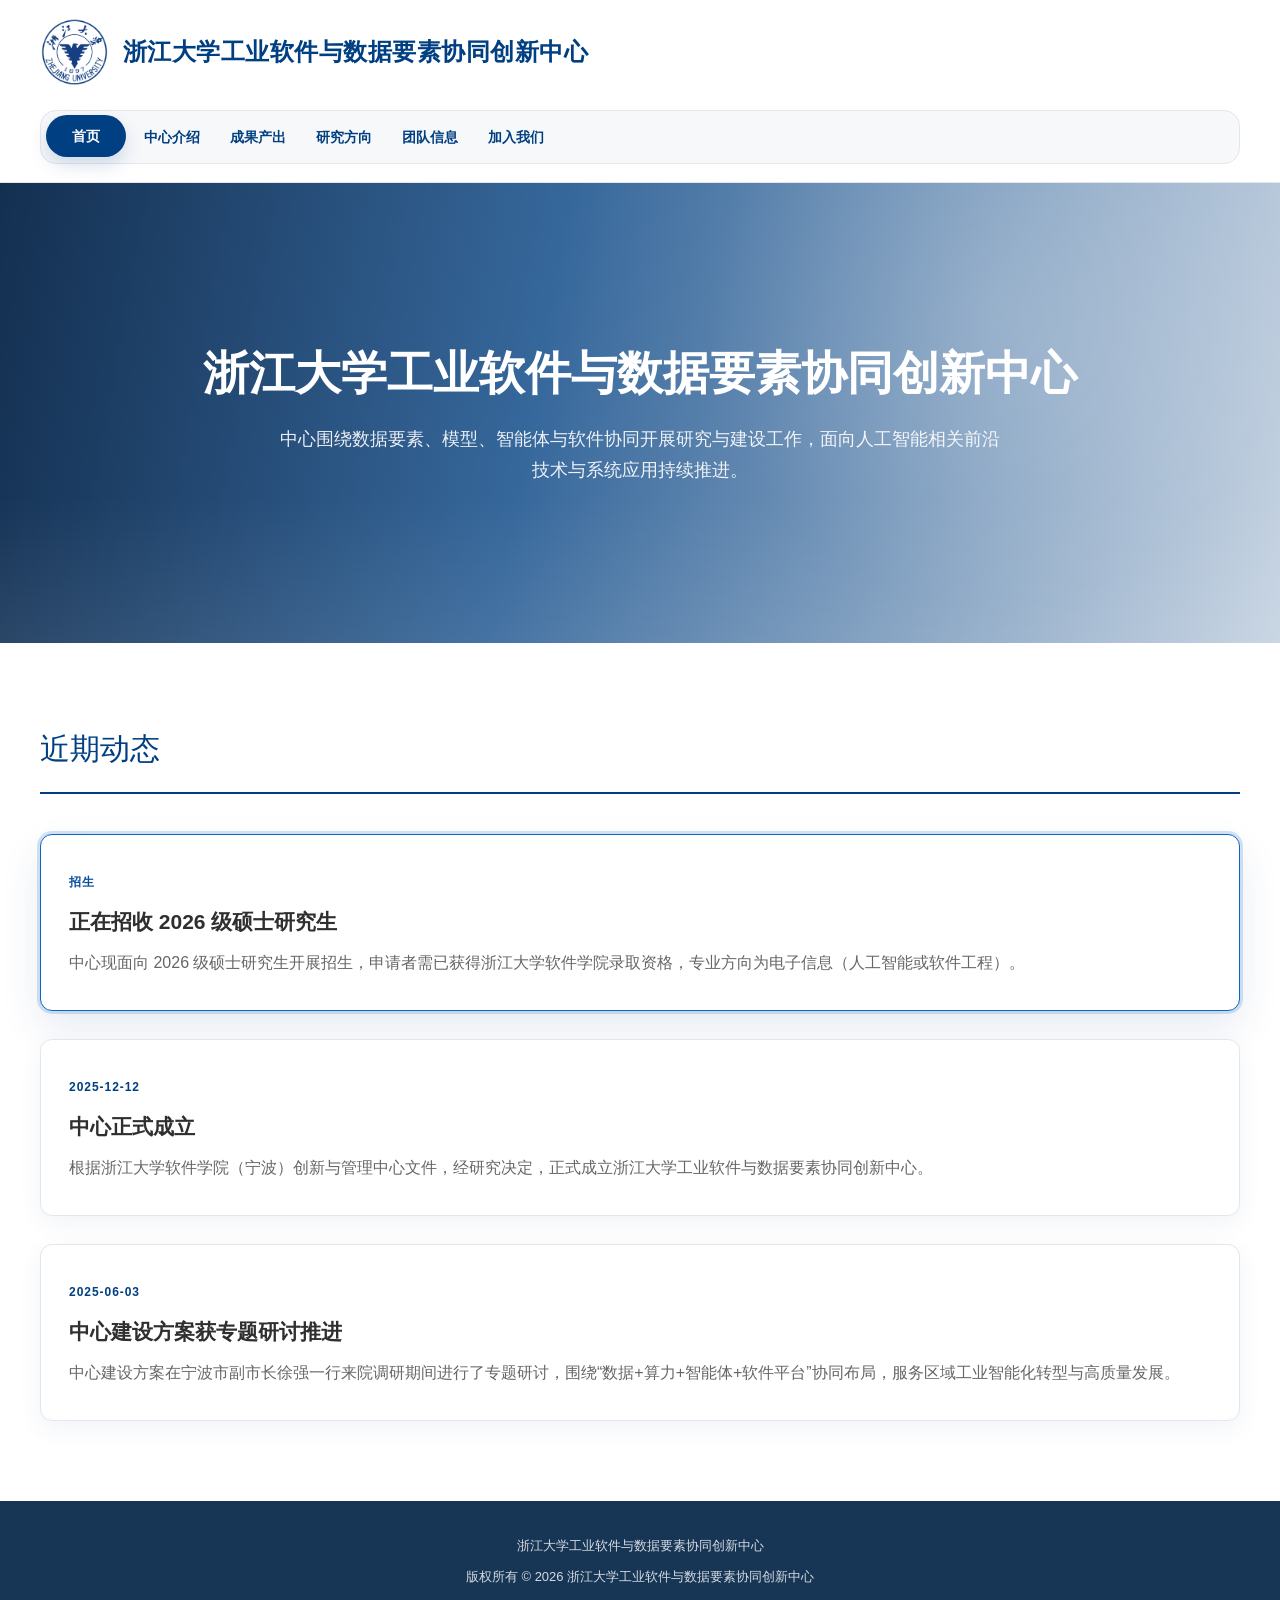
==== commit 4a2627ad: "Fix graduate program wording" ====
--- a/index.html
+++ b/index.html
@@ -53,7 +53,7 @@
             <a class="news-card-link" href="join.html">
               <div class="news-date">招生</div>
               <h3>正在招收 2026 级硕士研究生</h3>
-              <p>中心现面向 2026 级硕士研究生开展招生，申请者需已获得浙江大学软件学院录取资格，且专业方向为人工智能或电子信息。</p>
+              <p>中心现面向 2026 级硕士研究生开展招生，申请者需已获得浙江大学软件学院录取资格，专业方向为电子信息（人工智能或软件工程）。</p>
             </a>
           </article>
           <article class="news-card">
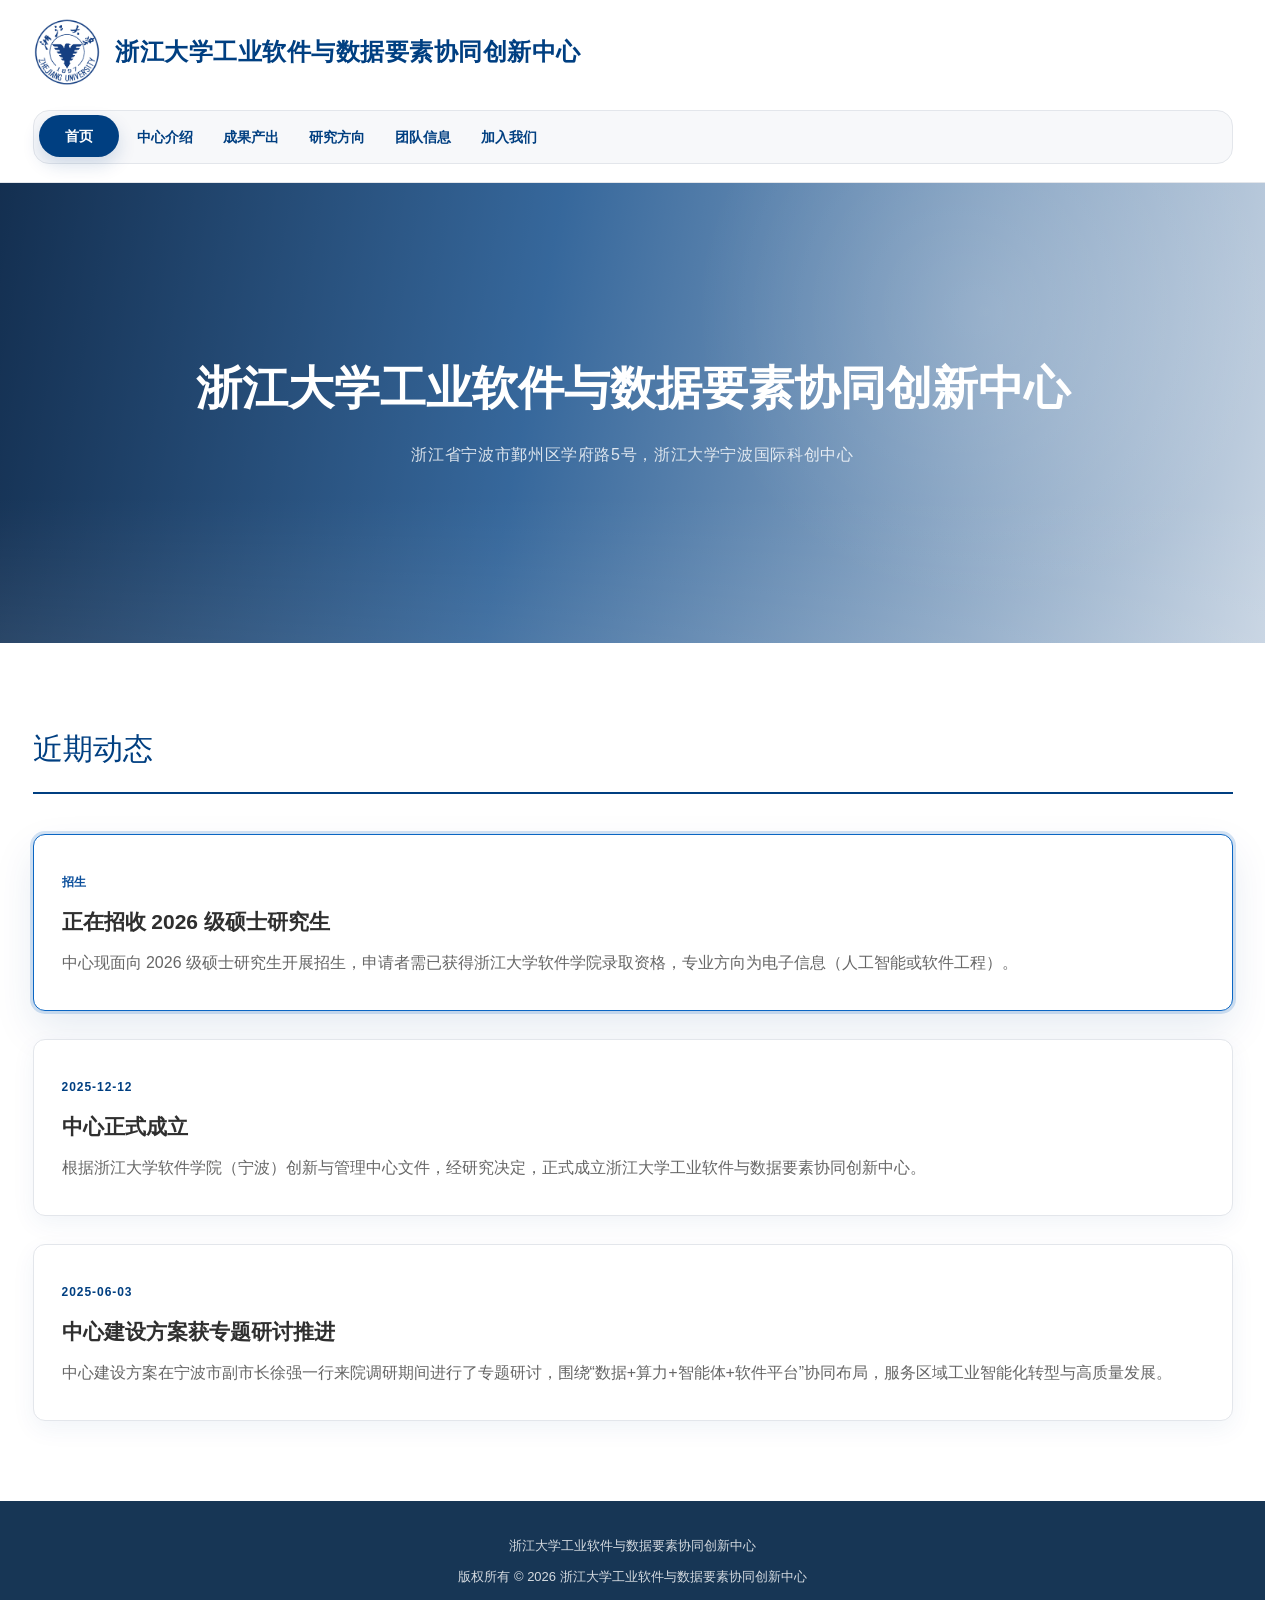
==== commit 902a6a72: "Switch site pages to client-side JSON rendering" ====
--- a/index.html
+++ b/index.html
@@ -35,10 +35,7 @@
     <section class="hero">
       <div class="container hero-grid">
         <div class="hero-copy">
-          <h1>浙江大学工业软件与数据要素协同创新中心</h1>
-          <p class="hero-intro">
-            中心围绕数据要素、模型、智能体与软件协同开展研究与建设工作，面向人工智能相关前沿技术与系统应用持续推进。
-          </p>
+          <h1>浙江大学工业软件与数据要素协同创新中心<br><span class="hero-subline">浙江省宁波市鄞州区学府路5号，浙江大学宁波国际科创中心</span></h1>
         </div>
       </div>
     </section>
@@ -73,7 +70,6 @@
         </div>
       </div>
     </section>
-
   </main>
 
   <footer class="site-footer">
--- a/css/style.css
+++ b/css/style.css
@@ -23,6 +23,7 @@
 
 html {
   scroll-behavior: smooth;
+  scrollbar-gutter: stable;
 }
 
 body {
@@ -56,36 +57,6 @@
 .container {
   width: min(var(--container), calc(100% - 32px));
   margin: 0 auto;
-}
-
-.announcement {
-  height: 38px;
-  border-bottom: 1px solid var(--border);
-  background: #f6f7f9;
-  font-size: 12px;
-  color: var(--text-gray);
-}
-
-.announcement-inner {
-  min-height: 38px;
-  display: flex;
-  align-items: center;
-  justify-content: space-between;
-  gap: 20px;
-}
-
-.announcement-inner p {
-  margin: 0;
-}
-
-.announcement-links {
-  display: flex;
-  align-items: center;
-  gap: 12px;
-}
-
-.announcement-links a:hover {
-  color: var(--primary);
 }
 
 .site-header {
@@ -241,7 +212,6 @@
   text-align: center;
 }
 
-.eyebrow,
 .kicker {
   margin: 0 0 12px;
   font-size: 13px;
@@ -250,10 +220,6 @@
   text-transform: uppercase;
 }
 
-.hero-copy .eyebrow {
-  color: rgba(255, 255, 255, 0.8);
-}
-
 .hero-copy h1,
 .page-hero-copy h1 {
   margin: 0;
@@ -262,6 +228,15 @@
   font-weight: 700;
 }
 
+.hero-subline {
+  display: inline-block;
+  margin-top: 14px;
+  font-size: 16px;
+  font-weight: 400;
+  letter-spacing: 0.04em;
+  color: rgba(255, 255, 255, 0.82);
+}
+
 .hero-intro,
 .page-hero-copy p {
   margin: 22px 0 0;
@@ -275,75 +250,10 @@
   margin-right: auto;
 }
 
-.hero-actions,
-.cta-actions {
-  display: flex;
-  flex-wrap: wrap;
-  gap: 14px;
-  margin-top: 34px;
-}
-
-.hero-actions-grid {
-  display: grid;
-  grid-template-columns: repeat(2, minmax(0, 1fr));
-  max-width: 620px;
-  gap: 14px;
-}
-
-.btn {
-  display: inline-block;
-  min-width: 160px;
-  padding: 12px 28px;
-  border-radius: 999px;
-  border: 1px solid transparent;
-  text-align: center;
-  font-size: 15px;
-  font-weight: 600;
-  transition: transform 0.22s ease, box-shadow 0.22s ease, background-color 0.22s ease, color 0.22s ease, border-color 0.22s ease;
-}
-
-.btn-primary {
-  background: var(--accent);
-  color: #ffffff;
-}
-
-.btn-primary:hover {
-  background: #980000;
-  box-shadow: 0 10px 24px rgba(185, 5, 4, 0.18);
-  transform: translateY(-2px);
-}
-
-.btn-secondary {
-  background: transparent;
-  color: #ffffff;
-  border-color: rgba(255, 255, 255, 0.55);
-}
-
-.btn-secondary:hover {
-  background: rgba(255, 255, 255, 0.08);
-  transform: translateY(-2px);
-}
-
-.btn-on-dark {
-  color: #ffffff;
-  border-color: rgba(255, 255, 255, 0.35);
-}
-
-.hero-actions-grid .btn {
-  min-width: 0;
-}
-
-.hero-card,
-.info-card,
 .research-tile,
-.advantage-card,
-.leader-card,
 .detail-card,
 .path-card,
-.contact-card,
 .team-card,
-.placeholder-card,
-.summary-card,
 .news-card {
   background: #ffffff;
   border: 1px solid var(--border);
@@ -352,20 +262,10 @@
   transition: transform 0.25s ease, box-shadow 0.25s ease, border-color 0.25s ease;
 }
 
-.hero-card {
-  padding: 28px;
-}
-
-.hero-card:hover,
-.info-card:hover,
 .research-tile:hover,
-.advantage-card:hover,
-.leader-card:hover,
 .detail-card:hover,
 .path-card:hover,
-.contact-card:hover,
 .team-card:hover,
-.placeholder-card:hover,
 .news-card:hover {
   transform: translateY(-4px);
   box-shadow: var(--shadow-card);
@@ -381,8 +281,7 @@
   background: linear-gradient(180deg, #f7f8fa 0%, #f2f5f8 100%);
 }
 
-.section-heading,
-.split-heading {
+.section-heading {
   display: flex;
   align-items: flex-end;
   justify-content: space-between;
@@ -394,48 +293,196 @@
 
 
 .section-heading h2,
-.split-heading h2,
-.page-section h2,
-.cta-shell h2,
-.page-hero-side h2 {
+.page-section h2 {
   margin: 0;
   font-size: 30px;
   color: var(--primary);
   font-weight: 400;
 }
 
-.text-link {
+.section-intro {
+  margin: 14px 0 0;
   color: var(--text-gray);
-  font-size: 13px;
+  line-height: 1.8;
+}
+
+.section-link {
+  color: var(--primary);
+  font-size: 14px;
+  font-weight: 600;
   transition: color 0.2s ease, transform 0.2s ease;
 }
 
-.text-link:hover {
+.section-link:hover {
   color: var(--accent);
   transform: translateX(2px);
 }
 
-.info-grid,
-.advantage-grid,
-.leader-grid,
+.results-tabs {
+  display: flex;
+  flex-wrap: wrap;
+  gap: 10px;
+  margin-top: 18px;
+}
+
+.results-tab {
+  display: inline-flex;
+  align-items: center;
+  min-height: 42px;
+  padding: 0 18px;
+  border: 1px solid rgba(255, 255, 255, 0.24);
+  border-radius: 999px;
+  color: rgba(255, 255, 255, 0.82);
+  background: rgba(255, 255, 255, 0.04);
+  transition: background-color 0.2s ease, color 0.2s ease, border-color 0.2s ease;
+}
+
+.results-tab:hover,
+.results-tab.is-active {
+  color: #ffffff;
+  background: rgba(255, 255, 255, 0.14);
+  border-color: rgba(255, 255, 255, 0.34);
+}
+
+.paper-year-tabs {
+  display: flex;
+  flex-wrap: wrap;
+  gap: 10px;
+  margin-bottom: 24px;
+}
+
+.paper-year-tab {
+  min-height: 40px;
+  padding: 0 16px;
+  border: 1px solid rgba(0, 63, 129, 0.14);
+  border-radius: 999px;
+  background: #ffffff;
+  color: var(--primary);
+  cursor: pointer;
+  transition: background-color 0.2s ease, color 0.2s ease, border-color 0.2s ease;
+}
+
+.paper-year-tab.is-active,
+.paper-year-tab:hover {
+  background: var(--primary);
+  color: #ffffff;
+  border-color: var(--primary);
+}
+
 .detail-grid,
 .path-grid,
-.contact-grid,
 .team-grid,
-.placeholder-grid,
-.summary-grid,
 .research-list,
 .news-grid {
   display: grid;
   gap: 28px;
 }
 
-.info-grid-three,
-.advantage-grid,
-.leader-grid,
-.contact-grid,
-.team-grid,
-.summary-grid {
+.paper-year-group + .paper-year-group {
+  margin-top: 36px;
+}
+
+.paper-year-heading {
+  margin-bottom: 14px;
+  font-size: 24px;
+  font-weight: 700;
+  color: var(--primary);
+}
+
+.paper-table {
+  border: 1px solid var(--border);
+  border-radius: var(--radius-card);
+  overflow: hidden;
+  background: #ffffff;
+  box-shadow: var(--shadow-soft);
+}
+
+.paper-row {
+  display: grid;
+  grid-template-columns: minmax(280px, 2.4fr) minmax(200px, 1.3fr) minmax(180px, 1fr);
+  gap: 20px;
+  align-items: start;
+  padding: 18px 22px;
+  border-top: 1px solid var(--border);
+}
+
+.paper-row:first-child {
+  border-top: 0;
+}
+
+.paper-row-head {
+  background: #f7f8fa;
+  color: var(--primary);
+  font-size: 13px;
+  font-weight: 700;
+  letter-spacing: 0.04em;
+}
+
+.paper-title {
+  font-weight: 700;
+  color: var(--text-main);
+  line-height: 1.6;
+}
+
+.results-row-link {
+  color: inherit;
+}
+
+.results-row-link:hover {
+  color: var(--primary);
+}
+
+.paper-authors,
+.paper-venue {
+  color: var(--text-gray);
+  line-height: 1.8;
+}
+
+.results-empty {
+  padding: 28px 24px;
+  border: 1px dashed rgba(0, 63, 129, 0.22);
+  border-radius: var(--radius-card);
+  background: #fafbfd;
+}
+
+.results-empty p {
+  margin: 0;
+  color: var(--text-gray);
+}
+
+.featured-paper-grid {
+  display: grid;
+  gap: 24px;
+}
+
+.featured-paper-card {
+  padding: 28px;
+  border: 1px solid rgba(0, 63, 129, 0.16);
+  border-radius: var(--radius-card);
+  background: linear-gradient(180deg, #ffffff 0%, #f8fbff 100%);
+  box-shadow: var(--shadow-soft);
+}
+
+.featured-paper-card h3 {
+  margin: 0 0 12px;
+  font-size: 21px;
+  line-height: 1.45;
+  color: var(--text-main);
+}
+
+.featured-paper-meta,
+.featured-paper-note {
+  margin: 0;
+  color: var(--text-gray);
+  line-height: 1.8;
+}
+
+.featured-paper-note {
+  color: var(--primary);
+  font-weight: 700;
+}
+
+.team-grid {
   grid-template-columns: repeat(3, minmax(0, 1fr));
 }
 
@@ -445,36 +492,22 @@
 
 .detail-grid,
 .path-grid,
-.placeholder-grid,
-.research-overview,
 .research-list {
   grid-template-columns: repeat(2, minmax(0, 1fr));
 }
 
-.info-card,
-.advantage-card,
-.leader-card,
 .detail-card,
 .path-card,
-.contact-card,
 .team-card,
-.placeholder-card,
-.summary-card,
 .research-tile,
 .news-card {
   padding: 32px 28px;
 }
 
-.info-card h3,
 .research-tile h3,
-.advantage-card h3,
-.leader-card h3,
 .detail-card h3,
 .path-card h3,
-.contact-card h3,
 .team-card h3,
-.placeholder-card h3,
-.summary-card h3,
 .news-card h3 {
   margin: 0 0 12px;
   font-size: 21px;
@@ -482,16 +515,10 @@
   color: var(--text-main);
 }
 
-.info-card p,
 .research-tile p,
-.advantage-card p,
-.leader-card p,
 .detail-card p,
 .path-card p,
-.contact-card p,
 .team-card p,
-.placeholder-card p,
-.summary-card p,
 .contact-list li,
 .news-card p {
   margin: 0;
@@ -540,36 +567,9 @@
   }
 }
 
-.leader-role,
-.team-role,
-.page-tag {
-  display: inline-flex;
-  align-items: center;
-  min-width: 0;
-  padding: 6px 12px;
-  margin-bottom: 16px;
-  background: #eef4fb;
-  color: var(--primary);
-  font-size: 12px;
-  font-weight: 700;
-  letter-spacing: 0.02em;
-  border: 1px solid rgba(0, 63, 129, 0.12);
-  border-radius: 999px;
-}
-
 .team-profile-card {
   display: flex;
   flex-direction: column;
-}
-
-.team-card-heading {
-  margin: 0 0 20px;
-  padding-bottom: 12px;
-  border-bottom: 1px solid var(--border);
-  color: var(--primary);
-  font-size: 18px;
-  font-weight: 700;
-  line-height: 1.4;
 }
 
 .team-card-link {
@@ -665,17 +665,6 @@
   object-fit: cover;
 }
 
-.team-avatar-placeholder {
-  display: flex;
-  align-items: center;
-  justify-content: center;
-  background: linear-gradient(135deg, #edf3fa 0%, #dfe9f5 100%);
-  border: 1px solid rgba(0, 63, 129, 0.12);
-  color: var(--primary);
-  font-size: 14px;
-  font-weight: 700;
-}
-
 .team-profile-title h3 {
   margin-bottom: 8px;
 }
@@ -707,16 +696,6 @@
   line-height: 1.75;
 }
 
-.team-link {
-  color: var(--primary);
-  word-break: break-word;
-}
-
-.team-link:hover {
-  color: var(--accent);
-}
-
-
 .bullet-list {
   margin: 16px 0 0;
   padding-left: 18px;
@@ -727,67 +706,14 @@
   margin-top: 8px;
 }
 
-.section-action {
-  margin-top: 22px;
-}
-
-.cta-section {
-  padding-top: 0;
-  padding-bottom: 72px;
-}
-
-.cta-shell {
-  background: var(--primary);
-  color: #ffffff;
-  padding: 34px;
-  border-radius: 18px;
-  display: flex;
-  align-items: center;
-  justify-content: space-between;
-  gap: 30px;
-  box-shadow: 0 18px 42px rgba(0, 43, 94, 0.18);
-}
-
-.cta-shell h2 {
-  color: #ffffff;
-}
-
-.cta-shell p,
-.page-hero-side .summary-card p {
-  color: rgba(255, 255, 255, 0.86);
-}
-
-.kicker-light {
-  color: rgba(255, 255, 255, 0.82);
-}
-
 .page-hero {
   background: var(--primary);
   padding: 42px 0;
 }
 
-.page-hero-grid,
-.split-grid {
-  display: grid;
-  grid-template-columns: 1.25fr 0.75fr;
-  gap: 30px;
-  align-items: center;
-}
-
 .page-hero-copy {
   color: #ffffff;
   max-width: 920px;
-}
-
-.page-hero-side .summary-card {
-  background: rgba(255, 255, 255, 0.08);
-  border: 1px solid rgba(255, 255, 255, 0.18);
-  padding: 26px;
-  box-shadow: none;
-}
-
-.page-hero-side .summary-card h2 {
-  color: #ffffff;
 }
 
 .contact-list {
@@ -859,22 +785,13 @@
 @media (max-width: 1024px) {
   .nav-shell,
   .hero-grid,
-  .page-hero-grid,
-  .split-grid,
   .detail-grid,
   .path-grid,
-  .placeholder-grid,
-  .research-overview,
   .research-list {
     grid-template-columns: 1fr;
   }
 
-  .info-grid-three,
-  .advantage-grid,
-  .leader-grid,
-  .contact-grid,
   .team-grid,
-  .summary-grid,
   .partner-grid {
     grid-template-columns: repeat(2, 1fr);
   }
@@ -882,22 +799,26 @@
   .team-group-grid {
     grid-template-columns: 1fr;
   }
+
+  .paper-row {
+    grid-template-columns: minmax(0, 1.7fr) minmax(0, 1.2fr) minmax(0, 1fr);
+    gap: 16px;
+  }
 }
 
 @media (max-width: 768px) {
-  .announcement {
-    height: auto;
-    padding: 8px 0;
-  }
-
-  .announcement-inner {
-    align-items: flex-start;
-    flex-direction: column;
-  }
-
   .nav-shell {
     position: relative;
     min-height: auto;
+  }
+
+  .brand {
+    padding-right: 58px;
+    align-items: flex-start;
+  }
+
+  .brand-text {
+    padding-top: 2px;
   }
 
   .nav-toggle {
@@ -940,6 +861,8 @@
 
   .brand-top {
     font-size: 22px;
+    white-space: normal;
+    line-height: 1.3;
   }
 
   .hero-copy h1,
@@ -947,6 +870,10 @@
     font-size: 34px;
   }
 
+  .hero-subline {
+    font-size: 15px;
+  }
+
   .team-profile-head {
     align-items: flex-start;
     flex-direction: column;
@@ -957,27 +884,43 @@
     font-size: 17px;
   }
 
-  .section-heading,
-  .split-heading {
+  .section-heading {
     flex-direction: column;
     align-items: flex-start;
   }
 
-  .info-grid-three,
-  .advantage-grid,
-  .leader-grid,
-  .contact-grid,
   .team-grid,
-  .summary-grid,
-  .hero-actions-grid,
   .partner-grid {
     grid-template-columns: 1fr;
   }
 
-
-  .cta-shell {
-    flex-direction: column;
-    align-items: flex-start;
+  .paper-table {
+    border: 0;
+    box-shadow: none;
+    background: transparent;
+  }
+
+  .featured-paper-card {
+    padding: 22px 18px;
+  }
+
+  .paper-row,
+  .paper-row-head {
+    grid-template-columns: 1fr;
+    gap: 6px;
+    padding: 18px;
+    border: 1px solid var(--border);
+    border-radius: var(--radius-card);
+    background: #ffffff;
+  }
+
+  .paper-row + .paper-row,
+  .paper-row-head + .paper-row {
+    margin-top: 12px;
+  }
+
+  .paper-row:first-child {
+    border-top: 1px solid var(--border);
   }
 }
 
@@ -992,6 +935,7 @@
 
   .brand-top {
     font-size: 18px;
+    line-height: 1.35;
   }
 
   .hero-grid {
@@ -1009,19 +953,11 @@
     padding: 56px 0;
   }
 
-  .hero-card,
-  .info-card,
   .research-tile,
-  .advantage-card,
-  .leader-card,
   .detail-card,
   .path-card,
-  .contact-card,
   .team-card,
-  .placeholder-card,
-  .summary-card,
-  .news-card,
-  .cta-shell {
+  .news-card {
     padding: 22px 18px;
   }
 }
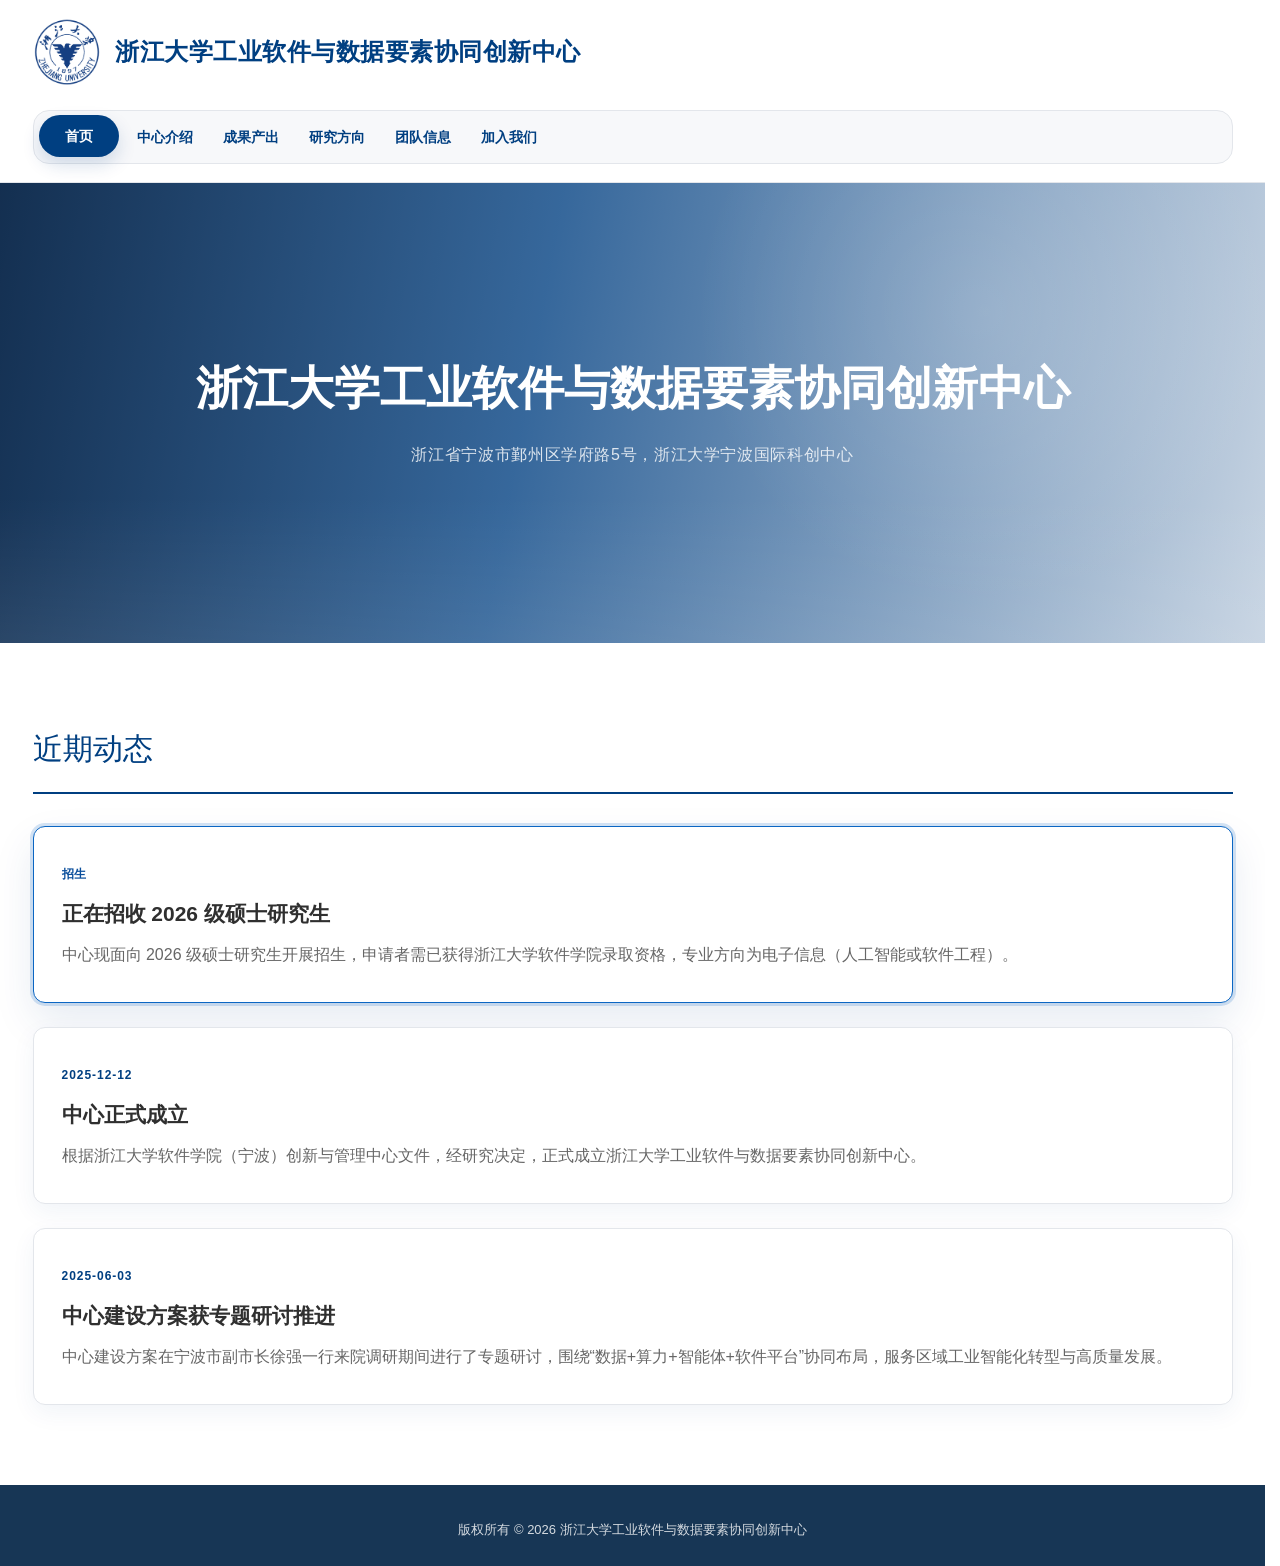
==== commit 5cdc5c91: "Remove duplicate center name from footer Co-Authored-By: Claude Opus 4.6 <noreply@anthropic.com>" ====
--- a/index.html
+++ b/index.html
@@ -74,7 +74,6 @@
 
   <footer class="site-footer">
     <div class="container footer-bottom">
-      <p>浙江大学工业软件与数据要素协同创新中心</p>
       <p>版权所有 © <span id="current-year"></span> 浙江大学工业软件与数据要素协同创新中心</p>
     </div>
   </footer>
--- a/css/style.css
+++ b/css/style.css
@@ -14,6 +14,11 @@
   --shadow-card: 0 14px 36px rgba(0, 63, 129, 0.08);
   --radius-card: 12px;
   --radius-sm: 8px;
+  --space-section: 80px;
+  --space-block: 48px;
+  --space-heading: 32px;
+  --space-grid: 24px;
+  --space-tight: 20px;
   --font-family: "Microsoft YaHei", "PingFang SC", "Helvetica Neue", Arial, sans-serif;
 }
 
@@ -274,7 +279,11 @@
 
 .section,
 .page-section {
-  padding: 80px 0;
+  padding: var(--space-section) 0;
+}
+
+.page-section + .page-section {
+  padding-top: 0;
 }
 
 .section-alt {
@@ -286,7 +295,7 @@
   align-items: flex-end;
   justify-content: space-between;
   gap: 20px;
-  margin-bottom: 40px;
+  margin-bottom: var(--space-heading);
   border-bottom: 2px solid var(--primary);
   padding-bottom: 16px;
 }
@@ -348,7 +357,7 @@
   display: flex;
   flex-wrap: wrap;
   gap: 10px;
-  margin-bottom: 24px;
+  margin-bottom: var(--space-grid);
 }
 
 .paper-year-tab {
@@ -375,11 +384,11 @@
 .research-list,
 .news-grid {
   display: grid;
-  gap: 28px;
+  gap: var(--space-grid);
 }
 
 .paper-year-group + .paper-year-group {
-  margin-top: 36px;
+  margin-top: var(--space-block);
 }
 
 .paper-year-heading {
@@ -452,7 +461,7 @@
 
 .featured-paper-grid {
   display: grid;
-  gap: 24px;
+  gap: var(--space-grid);
 }
 
 .featured-paper-card {
@@ -579,12 +588,12 @@
 }
 
 .team-group + .team-group {
-  margin-top: 48px;
+  margin-top: var(--space-block);
 }
 
 .stacked-summary {
   display: grid;
-  gap: 28px;
+  gap: var(--space-grid);
 }
 
 .stacked-block {
@@ -602,7 +611,7 @@
 .partner-grid {
   display: grid;
   grid-template-columns: repeat(2, minmax(0, 1fr));
-  gap: 24px;
+  gap: var(--space-grid);
 }
 
 .partner-card {
@@ -630,7 +639,7 @@
 }
 
 .team-group-title {
-  margin: 0 0 34px;
+  margin: 0 0 var(--space-heading);
   padding-bottom: 14px;
   border-bottom: 2px solid var(--primary);
   color: var(--primary);
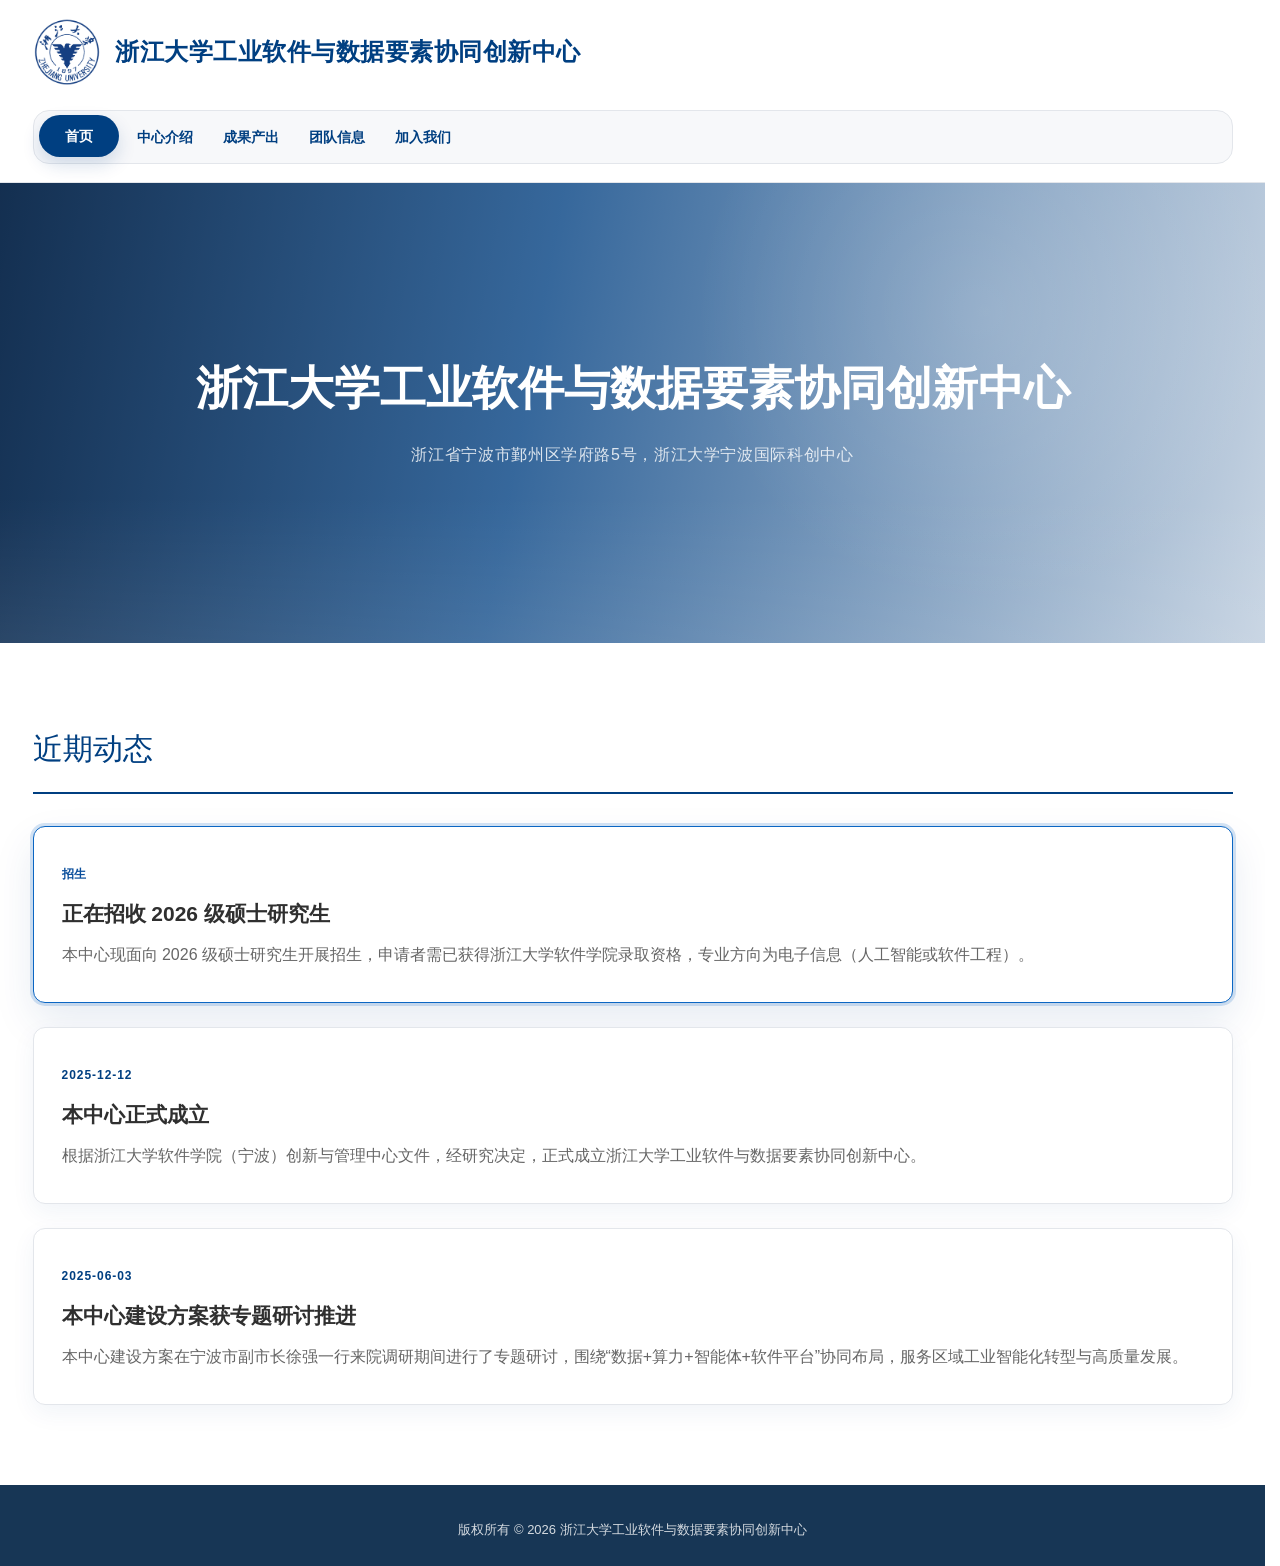
==== commit 27abff43: "Merge research page into about and refine site copy Co-Authored-By: Claude Sonnet 4.6 <noreply@anthr" ====
--- a/index.html
+++ b/index.html
@@ -4,7 +4,7 @@
   <meta charset="UTF-8">
   <meta name="viewport" content="width=device-width, initial-scale=1.0">
   <title>浙江大学工业软件与数据要素协同创新中心</title>
-  <meta name="description" content="浙江大学工业软件与数据要素协同创新中心，展示中心概况、研究方向、团队师资、成果与联系方式。">
+  <meta name="description" content="浙江大学工业软件与数据要素协同创新中心，展示本中心概况、研究方向、团队师资、成果与联系方式。">
   <link rel="stylesheet" href="css/style.css">
 </head>
 <body data-page="home">
@@ -24,7 +24,6 @@
         <a href="index.html" data-nav="home">首页</a>
         <a href="about.html" data-nav="about">中心介绍</a>
         <a href="results.html" data-nav="results">成果产出</a>
-        <a href="research.html" data-nav="research">研究方向</a>
         <a href="team.html" data-nav="team">团队信息</a>
         <a href="join.html" data-nav="join">加入我们</a>
       </nav>
@@ -50,21 +49,21 @@
             <a class="news-card-link" href="join.html">
               <div class="news-date">招生</div>
               <h3>正在招收 2026 级硕士研究生</h3>
-              <p>中心现面向 2026 级硕士研究生开展招生，申请者需已获得浙江大学软件学院录取资格，专业方向为电子信息（人工智能或软件工程）。</p>
+              <p>本中心现面向 2026 级硕士研究生开展招生，申请者需已获得浙江大学软件学院录取资格，专业方向为电子信息（人工智能或软件工程）。</p>
             </a>
           </article>
           <article class="news-card">
             <a class="news-card-link" href="http://www.cst.zju.edu.cn/_upload/article/files/f1/43/873f62dd48d59788fee9ab7d8a9f/0dc8fa9b-b609-4086-8889-6b500c5af505.pdf" target="_blank" rel="noreferrer">
               <div class="news-date">2025-12-12</div>
-              <h3>中心正式成立</h3>
+              <h3>本中心正式成立</h3>
               <p>根据浙江大学软件学院（宁波）创新与管理中心文件，经研究决定，正式成立浙江大学工业软件与数据要素协同创新中心。</p>
             </a>
           </article>
           <article class="news-card">
             <a class="news-card-link" href="http://www.cst.zju.edu.cn/2025/0603/c36202a3057775/page.htm" target="_blank" rel="noreferrer">
               <div class="news-date">2025-06-03</div>
-              <h3>中心建设方案获专题研讨推进</h3>
-              <p>中心建设方案在宁波市副市长徐强一行来院调研期间进行了专题研讨，围绕“数据+算力+智能体+软件平台”协同布局，服务区域工业智能化转型与高质量发展。</p>
+              <h3>本中心建设方案获专题研讨推进</h3>
+              <p>本中心建设方案在宁波市副市长徐强一行来院调研期间进行了专题研讨，围绕“数据+算力+智能体+软件平台”协同布局，服务区域工业智能化转型与高质量发展。</p>
             </a>
           </article>
         </div>
--- a/css/style.css
+++ b/css/style.css
@@ -91,7 +91,6 @@
 .brand-logo {
   height: 68px;
   width: auto;
-  transition: transform 0.25s ease;
 }
 
 .brand-text {
@@ -108,9 +107,6 @@
   white-space: nowrap;
 }
 
-.brand:hover .brand-logo {
-  transform: translateY(-1px);
-}
 
 .nav-toggle {
   display: none;
